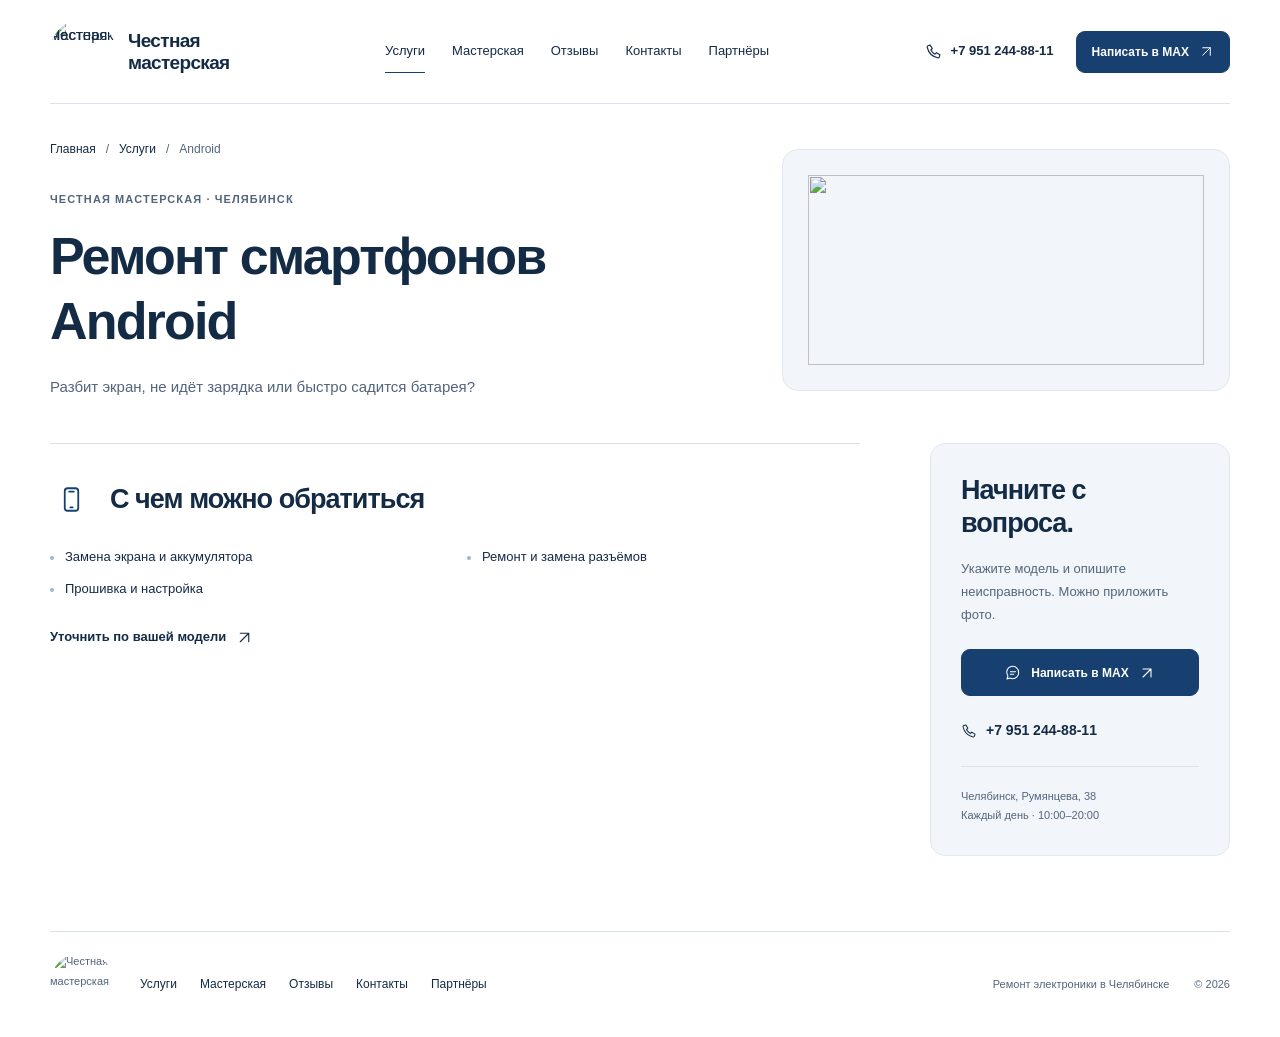
==== android.html @ 6944b307 "Add files via upload" ====
<!doctype html>
<html lang="ru">
<head>
  <meta charset="UTF-8">
  <meta name="viewport" content="width=device-width, initial-scale=1">
  <meta name="theme-color" content="#ffffff">
  <title>Ремонт смартфонов Android — Честная мастерская</title>
  <meta name="description" content="Ремонт смартфонов Android в Челябинске: экраны, аккумуляторы, разъёмы, прошивка и настройка. Честная мастерская, Румянцева, 38. Связь по телефону и в MAX.">
  <meta property="og:title" content="Ремонт смартфонов Android — Честная мастерская">
  <meta property="og:description" content="Ремонт электроники в Челябинске. Румянцева, 38 · ежедневно 10:00–20:00. Позвоните или напишите в MAX.">
  <meta property="og:type" content="website">
  <meta property="og:locale" content="ru_RU">
  <link rel="icon" href="assets/logo.png" type="image/png">
  <link rel="preload" href="assets/fonts/manrope-variable.ttf" as="font" type="font/ttf" crossorigin>
<link rel="stylesheet" href="minimal.css?v=7">
  <script src="app.js" defer></script>
  <script type="application/ld+json">
  {"@context":"https://schema.org","@type":"LocalBusiness","name":"Честная мастерская","description":"Ремонт телефонов, компьютеров и другой электроники","telephone":"+79512448811","email":"masterskaya74@list.ru","address":{"@type":"PostalAddress","streetAddress":"ул. Румянцева, 38","addressLocality":"Челябинск","addressCountry":"RU"},"openingHours":["Mo-Su 10:00-20:00"]}
  </script>
</head>
<body class="inner-page">
<a class="skip-link" href="#main">Перейти к содержимому</a>
  <svg class="icon-library" xmlns="http://www.w3.org/2000/svg" aria-hidden="true">
    <symbol id="i-arrow" viewBox="0 0 24 24"><path d="M5 12h14m-6-6 6 6-6 6"/></symbol>
    <symbol id="i-up-right" viewBox="0 0 24 24"><path d="M6 18 18 6M6 6h12v12"/></symbol>
    <symbol id="i-phone" viewBox="0 0 24 24"><path d="m7.3 3 3 4.8-2.1 2.1a15 15 0 0 0 5.9 5.9l2.1-2.1 4.8 3-.8 3a2 2 0 0 1-2.2 1.2A20 20 0 0 1 3.1 6 2 2 0 0 1 4.3 3.8Z"/></symbol>
    <symbol id="i-chat" viewBox="0 0 24 24"><path d="M20.5 11.5a9 9 0 0 1-9 9 10 10 0 0 1-4-.9L3 21l1.4-4.5a9 9 0 1 1 16.1-5Z"/><path d="M8 10h8m-8 4h5"/></symbol>
    <symbol id="i-clock" viewBox="0 0 24 24"><circle cx="12" cy="12" r="9"/><path d="M12 7v5l3 2"/></symbol>
    <symbol id="i-pin" viewBox="0 0 24 24"><path d="M20 10c0 6-8 11-8 11S4 16 4 10a8 8 0 1 1 16 0Z"/><circle cx="12" cy="10" r="2.5"/></symbol>
    <symbol id="i-mobile" viewBox="0 0 24 24"><rect x="6" y="2" width="12" height="20" rx="2.5"/><path d="M10 5h4m-3 14h2"/></symbol>
    <symbol id="i-laptop" viewBox="0 0 24 24"><path d="M4 16V5a1 1 0 0 1 1-1h14a1 1 0 0 1 1 1v11M2 17h20l-2 3H4Z"/></symbol>
    <symbol id="i-tablet" viewBox="0 0 24 24"><rect x="4" y="2" width="16" height="20" rx="2"/><path d="M11 18h2"/></symbol>
    <symbol id="i-tv" viewBox="0 0 24 24"><rect x="2" y="4" width="20" height="14" rx="2"/><path d="M8 22h8m-4-4v4"/></symbol>
    <symbol id="i-audio" viewBox="0 0 24 24"><rect x="5" y="2" width="14" height="20" rx="2"/><circle cx="12" cy="15" r="4"/><circle cx="12" cy="6" r="1"/></symbol>
    <symbol id="i-tool" viewBox="0 0 24 24"><path d="M14.3 6.3a5 5 0 0 0-6.6 6.6l-5.2 5.2a2 2 0 0 0 3 3l5.2-5.2a5 5 0 0 0 6.6-6.6L14 12l-2-2Z"/><path d="m15 3 6 6m-3-3 3-3"/></symbol>
    <symbol id="i-plus" viewBox="0 0 24 24"><path d="M12 5v14M5 12h14"/></symbol>
    <symbol id="i-close" viewBox="0 0 24 24"><path d="m6 6 12 12M6 18 18 6"/></symbol>
    <symbol id="i-mail" viewBox="0 0 24 24"><rect x="2" y="4" width="20" height="16" rx="2"/><path d="m3 6 9 7 9-7"/></symbol>
    <symbol id="i-spark" viewBox="0 0 40 40"><path d="m20 2 3.7 12.8L36 8l-6.8 12.3L42 24l-13.8 2L35 39l-13-7-3 13-3.4-13.5L3 38l6.2-12L-3 22l13-3L3 7l13 7Z" fill="currentColor" stroke="none" transform="translate(2 -1) scale(.9)"/></symbol>
  </svg>
<header class="site-header shell page-header">
      <a class="brand brand-original" href="index.html" aria-label="Честная мастерская — на главную"><img class="logo-image" src="assets/logo.png" alt="Честная мастерская" width="320" height="320"><span class="brand-name">Честная<br>мастерская</span></a>
      <nav class="site-nav" aria-label="Основная навигация"><button class="menu-toggle" type="button" aria-expanded="false" aria-controls="nav-links" aria-label="Открыть меню"><span></span><span></span></button><div class="nav-links" id="nav-links"><a href="services.html" aria-current="page">Услуги</a><a href="workshop.html">Мастерская</a><a href="reviews.html">Отзывы</a><a href="contacts.html">Контакты</a><a href="partners.html">Партнёры</a></div></nav>
      <div class="header-actions"><a class="header-phone" href="tel:+79512448811" aria-label="Позвонить: +7 951 244-88-11"><svg class="icon" aria-hidden="true"><use href="#i-phone"/></svg><span>+7 951 244-88-11</span></a><a class="button button-primary header-max" href="https://max.ru/join/U9VbQL_vIRLtYc8kHAHTy1KnC3-s3BVJSdOzQISSQKc" target="_blank" rel="noopener noreferrer">Написать в MAX<svg class="icon" aria-hidden="true"><use href="#i-up-right"/></svg></a></div>
    </header>
<main id="main"><section class="category-intro shell"><div><div class="breadcrumbs"><a href="index.html">Главная</a><span>/</span><a href="services.html">Услуги</a><span>/</span>Android</div><p class="eyebrow">Честная мастерская · Челябинск</p><h1>Ремонт смартфонов Android</h1><p class="page-lead">Разбит экран, не идёт зарядка или быстро садится батарея?</p></div><div class="category-art"><img src="assets/device-android.svg" alt="" aria-hidden="true" width="260" height="146"></div></section><div class="category-layout shell"><div><section class="service-detail" id="android" aria-labelledby="title-android"><div class="detail-heading"><span class="service-icon"><svg class="icon" aria-hidden="true"><use href="#i-mobile"/></svg></span><h2 id="title-android">С чем можно обратиться</h2></div><ul><li>Замена экрана и аккумулятора</li><li>Ремонт и замена разъёмов</li><li>Прошивка и настройка</li></ul><a class="text-link detail-link" href="https://max.ru/join/U9VbQL_vIRLtYc8kHAHTy1KnC3-s3BVJSdOzQISSQKc" target="_blank" rel="noopener noreferrer">Уточнить по вашей модели<svg class="icon" aria-hidden="true"><use href="#i-up-right"/></svg></a></section></div><aside class="services-aside"><h2>Начните с вопроса.</h2><p>Укажите модель и опишите неисправность. Можно приложить фото.</p><a class="button button-primary" href="https://max.ru/join/U9VbQL_vIRLtYc8kHAHTy1KnC3-s3BVJSdOzQISSQKc" target="_blank" rel="noopener noreferrer"><svg class="icon" aria-hidden="true"><use href="#i-chat"/></svg>Написать в MAX<svg class="icon" aria-hidden="true"><use href="#i-up-right"/></svg></a><a class="aside-phone" href="tel:+79512448811"><svg class="icon" aria-hidden="true"><use href="#i-phone"/></svg>+7 951 244-88-11</a><div class="aside-address">Челябинск, Румянцева, 38<br>Каждый день · 10:00–20:00</div></aside></div></main>
<footer class="site-footer shell"><a class="footer-brand footer-original" href="index.html" aria-label="Честная мастерская — на главную"><img src="assets/logo.png" alt="Честная мастерская" width="320" height="320"></a><div class="footer-links"><a href="services.html">Услуги</a><a href="workshop.html">Мастерская</a><a href="reviews.html">Отзывы</a><a href="contacts.html">Контакты</a><a href="partners.html">Партнёры</a></div><p>Ремонт электроники в Челябинске</p><span>© 2026</span></footer>
  <div class="mobile-contact-bar" aria-label="Быстрая связь"><a href="tel:+79512448811"><svg class="icon"><use href="#i-phone"/></svg>Позвонить</a><a href="https://max.ru/join/U9VbQL_vIRLtYc8kHAHTy1KnC3-s3BVJSdOzQISSQKc" target="_blank" rel="noopener noreferrer"><svg class="icon"><use href="#i-chat"/></svg>Написать в MAX</a></div>


  <dialog class="photo-dialog" aria-label="Фотографии мастерской"><div class="dialog-toolbar"><span class="photo-counter" aria-live="polite"></span><button class="dialog-close round-control" type="button" aria-label="Закрыть фотографию"><svg class="icon"><use href="#i-close"/></svg></button></div><div class="dialog-image-wrap"><img class="dialog-image" src="assets/graphics-service.webp" alt="Обслуживание видеокарты"><button class="photo-prev round-control" type="button" aria-label="Предыдущая фотография"><svg class="icon"><use href="#i-arrow"/></svg></button><button class="photo-next round-control" type="button" aria-label="Следующая фотография"><svg class="icon"><use href="#i-arrow"/></svg></button></div><p class="dialog-caption" aria-live="polite"></p></dialog>
</body>
</html>
---- minimal.css ----
@font-face {
  font-family: Manrope;
  src: url('assets/fonts/manrope-variable.ttf') format('truetype');
  font-weight: 200 800;
  font-style: normal;
  font-display: swap;
}

:root {
  color-scheme: light;
  --paper: #ffffff;
  --surface: #f2f6fb;
  --hover: #e8eff8;
  --text: #142b45;
  --muted: #53657b;
  --line: #dae3ed;
  --brand: #173f70;
  --font: Manrope, 'Segoe UI', sans-serif;
}

*, *::before, *::after { box-sizing: border-box; }
html { scroll-behavior: smooth; scroll-padding-top: 25px; }
body { margin: 0; background: var(--paper); color: var(--text); font: 15px/1.75 var(--font); -webkit-font-smoothing: antialiased; }
a { color: inherit; text-decoration: none; -webkit-tap-highlight-color: transparent; }
button { font: inherit; color: inherit; cursor: pointer; }
img { display: block; max-width: 100%; }
h1, h2, h3, p { margin: 0; }
h1, h2, h3 { line-height: 1.25; letter-spacing: -.035em; font-weight: 700; }
h1 { font-size: clamp(34px, 4.2vw, 52px); }
h2 { font-size: 32px; }
h3 { font-size: 20px; }
a:focus-visible, button:focus-visible { outline: 3px solid #3372b5; outline-offset: 5px; }
::selection { background: #d5e6f7; color: #142b45; }
.shell, .wide-shell { width: min(1180px, calc(100% - 80px)); margin-inline: auto; }
.section-space { margin-top: 78px; }
.icon { width: 22px; height: 22px; fill: none; stroke: currentColor; stroke-width: 1.6; stroke-linecap: round; stroke-linejoin: round; flex-shrink: 0; }
.icon-library { position: absolute; width: 0; height: 0; overflow: hidden; }
.eyebrow { font-size: 11px; font-weight: 600; letter-spacing: .1em; text-transform: uppercase; color: var(--muted); }
.section-index { margin-bottom: 14px; }
.text-violet { color: inherit; }
.skip-link { position: fixed; top: 12px; left: 12px; z-index: 100; padding: 10px 18px; background: white; color: var(--text); transform: translateY(-160%); }
.skip-link:focus { transform: translateY(0); }

/* White surfaces, navy type and one blue accent throughout the site. */
.site-header { display: flex; align-items: center; justify-content: space-between; gap: 28px; min-height: 118px; border-bottom: 1px solid var(--line); position: relative; }
.brand { flex-shrink: 0; line-height: 0; }
.logo-image { width: 86px; height: 86px; object-fit: contain; border-radius: 50%; }
.nav-links { display: flex; align-items: center; gap: 27px; font-size: 13px; }
.nav-links a { padding-block: 10px; border-bottom: 1px solid transparent; }
.nav-links a:hover, .nav-links a[aria-current=page] { border-color: var(--brand); }
.header-actions { display: flex; align-items: center; gap: 22px; }
.header-phone { display: inline-flex; align-items: center; gap: 9px; font-weight: 600; font-size: 13px; white-space: nowrap; }
.header-phone .icon { width: 17px; height: 17px; }
.menu-toggle { display: none; }
.button, .map-link { display: inline-flex; align-items: center; justify-content: center; gap: 10px; min-height: 47px; padding: 12px 19px; border: 1px solid #7f97af; border-radius: 6px; background: transparent; color: var(--text); font-size: 13px; font-weight: 600; line-height: 1.5; transition: background .15s, border-color .15s; }
.button:hover, .map-link:hover { background: var(--hover); border-color: var(--brand); }
.button .icon { width: 18px; height: 18px; }
.header-max { min-height: 42px; padding: 10px 15px; font-size: 12px; white-space: nowrap; }
.header-max .icon { width: 15px; height: 15px; }
.text-link { display: inline-flex; align-items: center; gap: 10px; font-size: 13px; font-weight: 600; }
.text-link .icon { width: 17px; height: 17px; }
.text-link:hover { text-decoration: underline; text-underline-offset: 5px; }

/* The first screen is the workshop banner's repair selector. */
.repair-directory { padding-block: 38px 0; }
.directory-heading { display: flex; align-items: center; justify-content: space-between; gap: 30px; margin-bottom: 28px; }
.directory-heading .eyebrow { margin-bottom: 12px; }
.directory-heading h1 { font-size: 40px; }
.directory-heading > div > p:last-child { color: var(--muted); margin-top: 10px; font-size: 14px; }
.directory-location { display: flex; align-items: center; gap: 10px; font-size: 13px; line-height: 1.7; flex-shrink: 0; }
.directory-location small { display: block; font-size: 11px; color: var(--muted); }
.directory-location > .icon { width: 19px; height: 19px; }
.directory-location > .icon:last-child { width: 14px; height: 14px; margin-left: 7px; }
.device-grid { display: grid; grid-template-columns: repeat(4, minmax(0, 1fr)); gap: 14px; }
.device-choice { position: relative; display: block; padding: 25px 22px 23px; border: 1px solid var(--line); border-radius: 8px; background: var(--surface); min-width: 0; transition: background .15s, border-color .15s; }
.device-choice:hover { background: var(--hover); border-color: #8ea7bf; }
.device-choice > img { width: 100%; height: 116px; object-fit: contain; margin-bottom: 19px; }
.device-label { display: block; color: var(--muted); font-size: 10px; margin-bottom: 5px; text-transform: uppercase; letter-spacing: .08em; }
.device-choice h2 { font-size: 20px; line-height: 1.4; letter-spacing: -.025em; }
.device-corner { position: absolute; top: 13px; right: 13px; color: var(--brand); }
.device-corner .icon { width: 15px; height: 15px; }
.extra-repairs { display: grid; grid-template-columns: repeat(3, minmax(0, 1fr)); gap: 10px; margin-top: 14px; }
.extra-repairs > a { display: flex; align-items: center; gap: 9px; min-height: 75px; padding: 13px; border: 1px solid var(--line); border-radius: 6px; font-size: 11px; line-height: 1.7; transition: background .15s, border-color .15s; }
.extra-repairs > a:hover { background: var(--hover); border-color: #8ea7bf; }
.extra-repairs > a > .icon { width: 19px; height: 19px; color: var(--brand); }
.extra-repairs > a > .icon:last-child { display: none; }
.directory-bottom { display: flex; align-items: center; justify-content: space-between; gap: 25px; margin-top: 19px; color: var(--muted); font-size: 11px; }
.directory-bottom > a { display: flex; align-items: center; gap: 12px; color: var(--brand); font-size: 12px; white-space: nowrap; }
.directory-bottom .icon { width: 17px; height: 17px; }
.directory-about { display: grid; grid-template-columns: 1fr 1fr; gap: 60px; align-items: center; padding-top: 48px; margin-top: 42px; border-top: 1px solid var(--line); }
.directory-master { display: block; height: 350px; position: relative; overflow: hidden; border-radius: 8px; }
.directory-master img { width: 100%; height: 100%; object-fit: cover; object-position: 35% 38%; }
.directory-master > span, .about-photo > span { position: absolute; left: 18px; bottom: 18px; display: flex; align-items: center; gap: 12px; padding: 9px 13px; background: #0c1a2ee6; border-radius: 4px; color: white; font-size: 11px; }
.directory-master > span .icon, .about-photo > span .icon { width: 15px; height: 15px; }
.directory-about-copy .eyebrow { margin-bottom: 16px; }
.directory-about-copy h2 { font-size: 32px; }
.directory-about-copy > p:not(.eyebrow) { color: var(--muted); font-size: 14px; max-width: 430px; margin-top: 18px; }
.directory-contact-actions { display: flex; gap: 12px; flex-wrap: wrap; margin-top: 25px; }

/* Inner pages keep the same background and plain section dividers. */
.breadcrumbs { display: flex; align-items: center; flex-wrap: wrap; gap: 10px; color: var(--muted); font-size: 12px; margin-bottom: 30px; }
.breadcrumbs > span { color: var(--muted); }
.breadcrumbs a { color: var(--text); }
.breadcrumbs a:hover { text-decoration: underline; }
.page-intro { padding-top: 35px; }
.page-intro > .eyebrow, .about-intro .eyebrow, .category-intro .eyebrow { margin-bottom: 15px; }
.page-lead { color: var(--muted); font-size: 15px; max-width: 640px; margin-top: 20px; }
.service-quicknav { display: flex; flex-wrap: wrap; gap: 9px; margin-top: 30px; }
.service-quicknav a { padding: 9px 14px; border: 1px solid var(--line); border-radius: 5px; font-size: 12px; }
.service-quicknav a:hover { background: var(--hover); }
.services-layout, .category-layout { display: grid; grid-template-columns: minmax(0, 1fr) 300px; align-items: start; gap: 70px; margin-top: 42px; }
.service-details, .category-layout > div { min-width: 0; }
.service-detail { padding: 32px 0; border-top: 1px solid var(--line); scroll-margin-top: 25px; }
.detail-heading { display: flex; align-items: center; gap: 17px; margin-bottom: 20px; }
.service-icon { width: 43px; height: 48px; display: grid; place-items: center; flex-shrink: 0; color: var(--brand); }
.service-icon .icon { width: 27px; height: 27px; }
.detail-label { color: var(--muted); font-size: 11px; margin-bottom: 5px; }
.service-detail h2 { font-size: 27px; }
.service-detail > p { color: var(--muted); font-size: 14px; max-width: 650px; }
.service-detail ul { display: grid; grid-template-columns: 1fr 1fr; gap: 10px 24px; padding: 0; list-style: none; margin: 22px 0; font-size: 13px; }
.service-detail li { position: relative; padding-left: 15px; }
.service-detail li::before { content: ''; position: absolute; top: 10px; left: 0; width: 4px; height: 4px; background: #9fb7ce; border-radius: 50%; }
.detail-link { font-size: 13px; }
.services-aside { position: sticky; top: 25px; padding: 25px; border: 1px solid var(--line); border-radius: 8px; }
.services-aside > .eyebrow { font-size: 10px; margin-bottom: 17px; }
.services-aside h2 { font-size: 27px; }
.services-aside > p:not(.eyebrow) { font-size: 13px; color: var(--muted); margin-top: 17px; }
.services-aside .button { width: 100%; font-size: 12px; padding-inline: 12px; margin-top: 23px; }
.services-aside .button .icon { width: 16px; height: 16px; }
.aside-phone { display: flex; align-items: center; gap: 9px; font-size: 14px; font-weight: 600; margin-top: 22px; white-space: nowrap; }
.aside-phone .icon { width: 16px; height: 16px; }
.aside-address { color: var(--muted); font-size: 11px; border-top: 1px solid var(--line); padding-top: 20px; margin-top: 23px; }
.category-intro { display: grid; grid-template-columns: 1.5fr 1fr; gap: 60px; align-items: center; margin-top: 35px; }
.category-art { border: 1px solid var(--line); background: var(--surface); border-radius: 8px; padding: 25px; }
.category-art img { width: 100%; height: 190px; object-fit: contain; }
.about-intro { display: grid; grid-template-columns: 1fr 1fr; gap: 65px; align-items: center; margin-top: 35px; }
.about-description { color: var(--muted); font-size: 14px; margin-top: 17px; max-width: 490px; }
.about-intro .button { margin-top: 25px; }
.about-photo { display: block; position: relative; height: 480px; border-radius: 8px; overflow: hidden; }
.about-photo > img { width: 100%; height: 100%; object-fit: cover; object-position: 40% 45%; }

/* Real workshop photographs bring colour to the restrained interface. */
.work-inner { padding-block: 0; }
.section-heading { display: flex; align-items: flex-end; justify-content: space-between; gap: 40px; margin-bottom: 30px; }
.section-intro, .work-intro p { font-size: 13px; color: var(--muted); max-width: 380px; }
.work-spark, .review-spark, .visit-spark, .quote-mark, .hours-dot { display: none; }
.work-gallery { display: grid; grid-template-columns: repeat(3, minmax(0, 1fr)); gap: 17px; }
.gallery-photo { display: block; height: 350px; position: relative; overflow: hidden; border-radius: 8px; background: var(--surface); }
.gallery-photo > img { width: 100%; height: 100%; object-fit: cover; }
.gallery-photo-one > img { object-position: center 32%; }
.gallery-photo-two > img { object-position: center 48%; }
.gallery-photo-three > img { object-position: center 44%; }
.gallery-caption { position: absolute; left: 0; right: 0; bottom: 0; padding: 15px 17px; display: flex; align-items: center; justify-content: space-between; gap: 10px; font-size: 13px; font-weight: 600; line-height: 1.5; background: #ffffff; color: var(--text); }
.gallery-caption small { display: none; }
.photo-expand { display: grid; place-items: center; flex-shrink: 0; width: 25px; height: 25px; }
.photo-expand .icon { width: 18px; height: 18px; }
.work-gallery-four { grid-template-columns: 1fr 1fr; }
.work-gallery-four .gallery-photo { height: 370px; }
.work-gallery-four .gallery-photo-team > img { object-position: center 26%; }
.work-footer { display: flex; align-items: center; justify-content: space-between; flex-wrap: wrap; gap: 15px; padding-top: 22px; }
.work-footer > p { color: var(--muted); font-size: 11px; }
.status-dot { display: none; }
.how-section { margin-top: 78px; }
.steps { display: grid; grid-template-columns: repeat(3, minmax(0, 1fr)); gap: 38px; margin: 0; padding: 0; list-style: none; }
.step-number { display: flex; align-items: center; justify-content: space-between; border-top: 1px solid var(--line); padding-top: 18px; margin-bottom: 20px; font-size: 13px; color: var(--muted); }
.step-number .icon { width: 18px; height: 18px; }
.steps h3 { margin-bottom: 12px; }
.steps p { font-size: 13px; color: var(--muted); }
.review-section { border-top: 1px solid var(--line); border-bottom: 1px solid var(--line); }
.review-inner { display: grid; grid-template-columns: .6fr 1.4fr; gap: 45px; padding-block: 40px; }
.review-label .section-index { font-size: 11px; }
blockquote { margin: 0; font-size: 25px; line-height: 1.65; font-weight: 500; letter-spacing: -.025em; }
.review-credit { display: flex; align-items: center; gap: 12px; margin-top: 22px; }
.review-avatar { display: grid; place-items: center; width: 34px; height: 34px; border: 1px solid var(--line); border-radius: 50%; }
.review-avatar .icon { width: 16px; height: 16px; }
.review-credit p { font-size: 12px; }
.review-credit div > span { font-size: 11px; color: var(--muted); }

.contacts { display: grid; grid-template-columns: 1.15fr .85fr; align-items: center; gap: 90px; }
.contact-copy h2, .contact-page .contact-copy h1 { font-size: 36px; margin-bottom: 20px; }
.contact-copy > p:not(.eyebrow) { font-size: 14px; color: var(--muted); }
.contact-phone { display: inline-flex; align-items: center; gap: 20px; font-size: 29px; font-weight: 600; letter-spacing: -.03em; margin-top: 25px; }
.contact-phone .icon { width: 20px; height: 20px; }
.secondary-phone { display: block; font-size: 13px; margin-top: 7px; }
.secondary-phone > span { color: var(--muted); }
.contact-max { margin-top: 25px; }
.visit-card { padding: 26px; border: 1px solid var(--line); border-radius: 8px; }
.visit-top { display: flex; align-items: center; gap: 11px; margin-bottom: 17px; }
.visit-icon { line-height: 0; color: var(--brand); }
.visit-icon .icon { width: 21px; height: 21px; }
.visit-top .eyebrow { font-size: 10px; }
.visit-card h3 { font-size: 28px; margin-bottom: 9px; }
.visit-card > p { font-size: 13px; color: var(--muted); }
.map-link { display: flex; justify-content: space-between; font-size: 12px; margin-top: 22px; }
.map-link .icon { width: 17px; height: 17px; }
.visit-hours { display: flex; align-items: center; gap: 12px; padding-top: 22px; margin-top: 24px; border-top: 1px solid var(--line); }
.visit-hours > .icon { width: 21px; height: 21px; color: var(--brand); }
.visit-hours > div > span { font-size: 11px; color: var(--muted); }
.visit-hours strong { display: block; font-size: 21px; line-height: 1.4; font-weight: 600; margin-top: 3px; }
.visit-email { display: flex; align-items: center; gap: 9px; margin-top: 22px; font-size: 12px; }
.visit-email .icon { width: 16px; height: 16px; }
.contact-breadcrumbs { margin-top: 35px; }
.contact-help { display: flex; align-items: center; justify-content: space-between; gap: 35px; border-top: 1px solid var(--line); padding-top: 30px; margin-top: 65px; }
.contact-help .eyebrow { margin-bottom: 12px; }
.contact-help h2 { font-size: 26px; }
.contact-help p { color: var(--muted); font-size: 14px; max-width: 570px; margin-top: 14px; }
.contact-help .button { flex-shrink: 0; }
.site-footer { display: flex; align-items: center; gap: 25px; border-top: 1px solid var(--line); padding-block: 20px; margin-top: 75px; font-size: 11px; color: var(--muted); }
.footer-brand img { width: 65px; height: 65px; border-radius: 50%; }
.footer-links { display: flex; flex-wrap: wrap; gap: 23px; color: var(--text); font-size: 12px; }
.site-footer > p { margin-left: auto; }
.mobile-contact-bar { display: none; }

.photo-dialog { position: fixed; inset: 0; width: min(1000px, 94vw); max-height: 94svh; overflow: auto; padding: 12px 16px 15px; border: 1px solid var(--line); border-radius: 8px; background: var(--paper); color: var(--text); }
.photo-dialog::backdrop { background: #030c19eb; }
.dialog-toolbar { display: flex; align-items: center; justify-content: space-between; height: 42px; margin-bottom: 8px; }
.photo-counter { font-size: 12px; color: var(--muted); }
.round-control { display: grid; place-items: center; width: 38px; height: 38px; border: 1px solid #9bb0c4; background: #0c1a2ee6; border-radius: 50%; color: white; }
.round-control:hover { background: var(--hover); }
.round-control .icon { width: 19px; height: 19px; }
.dialog-image-wrap { position: relative; }
.dialog-image { max-height: 73svh; object-fit: contain; width: 100%; margin: auto; border-radius: 4px; }
.photo-prev, .photo-next { position: absolute; top: 50%; transform: translateY(-50%); }
.photo-prev { left: 12px; }
.photo-next { right: 12px; }
.photo-prev .icon { transform: rotate(180deg); }
.dialog-caption { text-align: center; font-size: 13px; margin-top: 13px; color: var(--muted); }
.dialog-open { overflow: hidden; }

@media (max-width: 1100px) {
  .shell, .wide-shell { width: calc(100% - 56px); }
  .site-header { gap: 20px; }
  .header-actions { gap: 16px; }
  .nav-links { gap: 20px; font-size: 12px; }
  .header-phone { font-size: 12px; }
  .header-max { font-size: 11px; padding-inline: 12px; }
  .device-choice { padding-inline: 17px; }
  .device-choice h2 { font-size: 18px; }
  .extra-repairs > a { font-size: 10px; padding-inline: 10px; }
  .directory-about { gap: 38px; }
  .services-layout, .category-layout { gap: 40px; grid-template-columns: minmax(0, 1fr) 280px; }
  .contacts { gap: 50px; }
  .contact-phone { font-size: 27px; }
  .category-intro { gap: 35px; }
  .about-intro { gap: 40px; }
}

@media (max-width: 960px) {
  .header-max { display: none; }
  .site-header { min-height: 102px; }
  .logo-image { width: 76px; height: 76px; }
  .directory-heading h1 { font-size: 34px; }
  .directory-heading > div > p:last-child { font-size: 12px; }
  .directory-location { font-size: 12px; }
  .directory-location small { font-size: 10px; }
  .device-choice { padding: 23px 14px 20px; }
  .device-choice > img { height: 94px; }
  .device-choice h2 { font-size: 16px; }
  .extra-repairs { grid-template-columns: repeat(3, minmax(0, 1fr)); }
  .extra-repairs > a { font-size: 11px; min-height: 68px; padding-inline: 13px; }
  .directory-about { gap: 30px; }
  .directory-about-copy h2 { font-size: 28px; }
  .directory-about-copy > p:not(.eyebrow) { font-size: 13px; }
  .directory-contact-actions { gap: 9px; }
  .directory-contact-actions .button { font-size: 11px; padding-inline: 13px; }
  .services-layout, .category-layout { gap: 28px; grid-template-columns: minmax(0, 1fr) 250px; }
  .services-aside { padding: 22px 18px; }
  .services-aside h2 { font-size: 24px; }
  .services-aside .button { font-size: 11px; gap: 7px; }
  .aside-phone { font-size: 12px; gap: 7px; }
  .service-detail ul { grid-template-columns: 1fr; }
  .service-detail h2 { font-size: 25px; }
  .gallery-photo { height: 310px; }
  .gallery-caption { font-size: 11px; padding-inline: 13px; }
  .contacts { gap: 30px; }
  .contact-copy h2, .contact-page .contact-copy h1 { font-size: 31px; }
  .contact-phone { font-size: 24px; gap: 12px; }
  .visit-card { padding: 22px; }
  .visit-card h3 { font-size: 25px; }
  .visit-email { font-size: 11px; }
  .site-footer > p { display: none; }
  .site-footer > span { margin-left: auto; }
  .review-inner { grid-template-columns: .5fr 1.5fr; gap: 30px; }
  blockquote { font-size: 22px; }
}

@media (max-width: 760px) {
  .shell, .wide-shell { width: calc(100% - 36px); }
  body { padding-bottom: 80px; }
  h1 { font-size: 35px; }
  h2 { font-size: 29px; }
  .section-space { margin-top: 54px; }
  .site-header { min-height: 96px; padding-block: 10px; flex-wrap: wrap; gap: 0; }
  .logo-image { width: 72px; height: 72px; }
  .header-actions { margin-left: auto; order: 2; }
  .header-phone { font-size: 12px; }
  .header-phone .icon { width: 16px; height: 16px; }
  .site-nav { width: 100%; order: 3; margin-top: 10px; }
  .nav-links { justify-content: space-between; gap: 12px; font-size: 12px; }
  html.js .site-nav { width: auto; order: 1; margin-left: auto; margin-top: 0; }
  html.js .header-actions { margin-left: 12px; }
  html.js .header-phone { display: grid; place-items: center; border: 1px solid var(--line); width: 39px; height: 39px; border-radius: 5px; }
  html.js .header-phone span { display: none; }
  html.js .menu-toggle { display: flex; flex-direction: column; align-items: center; justify-content: center; gap: 5px; width: 39px; height: 39px; border: 1px solid var(--line); border-radius: 5px; background: transparent; }
  html.js .menu-toggle > span { width: 15px; height: 1.5px; background: var(--text); }
  html.js .menu-toggle[aria-expanded=true] > span:first-child { transform: translateY(3.25px) rotate(45deg); }
  html.js .menu-toggle[aria-expanded=true] > span:last-child { transform: translateY(-3.25px) rotate(-45deg); }
  html.js .nav-links { display: none; position: absolute; top: 100%; left: 0; right: 0; z-index: 10; padding: 13px 19px; background: var(--paper); border: 1px solid var(--line); border-radius: 0 0 6px 6px; }
  html.js .nav-links.is-open { display: grid; gap: 0; }
  html.js .nav-links a { padding-block: 14px; border: 0; font-size: 14px; }
  .repair-directory { padding-top: 27px; }
  .directory-heading { display: block; margin-bottom: 22px; }
  .directory-heading .eyebrow { font-size: 9px; letter-spacing: .07em; margin-bottom: 12px; }
  .directory-heading h1 { font-size: 30px; }
  .directory-heading > div > p:last-child { font-size: 12px; margin-top: 8px; }
  .directory-location { margin-top: 15px; font-size: 12px; gap: 7px; }
  .directory-location small { display: inline; font-size: 10px; margin-left: 11px; }
  .directory-location > .icon { width: 16px; height: 16px; }
  .directory-location > .icon:last-child { display: none; }
  .device-grid { grid-template-columns: 1fr 1fr; gap: 10px; }
  .device-choice { padding: 19px 15px 18px; border-radius: 6px; min-height: 183px; }
  .device-choice > img { height: 81px; margin-bottom: 13px; }
  .device-label { font-size: 9px; margin-bottom: 4px; }
  .device-choice h2 { font-size: 17px; }
  .device-corner { top: 10px; right: 10px; }
  .device-corner .icon { width: 13px; height: 13px; }
  .extra-repairs { grid-template-columns: 1fr 1fr; gap: 8px; margin-top: 10px; }
  .extra-repairs > a { min-height: 71px; font-size: 10px; padding: 12px 10px; gap: 9px; }
  .extra-repairs > a > .icon { width: 17px; height: 17px; }
  .extra-repairs > a:last-child { grid-column: 1 / -1; min-height: 49px; }
  .extra-repairs > a:last-child br { display: none; }
  .directory-bottom { display: block; font-size: 10px; margin-top: 17px; }
  .directory-bottom > a { margin-top: 12px; width: fit-content; font-size: 12px; }
  .directory-about { display: flex; flex-direction: column-reverse; gap: 25px; align-items: stretch; padding-top: 30px; margin-top: 32px; }
  .directory-about-copy .eyebrow { font-size: 10px; margin-bottom: 13px; }
  .directory-about-copy h2 { font-size: 29px; }
  .directory-about-copy > p:not(.eyebrow) { font-size: 13px; max-width: 100%; margin-top: 15px; }
  .directory-contact-actions { flex-wrap: nowrap; margin-top: 22px; gap: 10px; }
  .directory-contact-actions .button { flex: 1; font-size: 11px; padding-inline: 10px; white-space: nowrap; }
  .directory-contact-actions .button .icon { width: 16px; height: 16px; }
  .directory-master { height: 320px; border-radius: 6px; }
  .directory-master > span { font-size: 10px; }
  .breadcrumbs { font-size: 11px; margin-bottom: 24px; }
  .page-intro { padding-top: 25px; }
  .page-lead { font-size: 14px; margin-top: 17px; }
  .desktop-break { display: none; }
  .service-quicknav { gap: 8px; margin-top: 24px; }
  .service-quicknav a { font-size: 11px; padding: 8px 12px; }
  .services-layout, .category-layout { display: flex; flex-direction: column; gap: 26px; margin-top: 29px; }
  .services-layout > *, .category-layout > * { width: 100%; }
  .service-detail { padding-block: 27px; }
  .detail-heading { gap: 12px; margin-bottom: 16px; }
  .service-icon { width: 33px; height: 43px; }
  .service-icon .icon { width: 25px; height: 25px; }
  .service-detail h2 { font-size: 23px; }
  .service-detail > p { font-size: 13px; }
  .service-detail ul { font-size: 12px; gap: 9px; margin-block: 20px; }
  .detail-link { font-size: 12px; }
  .services-aside { position: static; padding: 25px; }
  .services-aside h2 { font-size: 27px; }
  .services-aside .button { font-size: 13px; }
  .aside-phone { font-size: 15px; }
  .category-intro { display: flex; flex-direction: column; align-items: stretch; gap: 24px; margin-top: 25px; }
  .category-art { padding: 20px; border-radius: 6px; }
  .category-art img { height: 135px; }
  .about-intro { display: flex; flex-direction: column; align-items: stretch; gap: 28px; margin-top: 25px; }
  .about-description { font-size: 13px; }
  .about-photo { height: 420px; border-radius: 6px; }
  .about-photo > img { object-position: 36% 39%; }
  .section-heading { display: block; margin-bottom: 24px; }
  .section-index { font-size: 10px; margin-bottom: 13px; }
  .work-intro { margin-top: 15px; }
  .work-intro p { font-size: 12px; }
  .work-intro br { display: none; }
  .work-gallery { grid-template-columns: 1fr 1fr; gap: 10px; }
  .gallery-photo { height: 230px; border-radius: 6px; }
  .gallery-photo-one { grid-column: 1 / -1; height: 300px; }
  .gallery-caption { font-size: 11px; padding: 12px 11px; }
  .gallery-photo-one .gallery-caption { font-size: 13px; padding-inline: 16px; }
  .photo-expand { display: none; }
  .work-gallery-four .gallery-photo { grid-column: auto; height: 260px; }
  .work-gallery-four .gallery-photo-one .gallery-caption { font-size: 11px; padding-inline: 11px; }
  .work-footer { gap: 12px; }
  .work-footer .text-link { font-size: 11px; }
  .work-footer > p { width: 100%; font-size: 10px; order: 3; }
  .how-section { margin-top: 54px; }
  .steps { grid-template-columns: 1fr; gap: 25px; }
  .step-number { margin-bottom: 14px; }
  .steps h3 { font-size: 20px; }
  .steps p { font-size: 13px; }
  .review-inner { display: block; padding-block: 28px; }
  .review-label .section-index { font-size: 10px; margin-bottom: 20px; }
  blockquote { font-size: 22px; line-height: 1.65; }
  .review-credit div > span { font-size: 10px; }
  .contacts { grid-template-columns: 1fr; gap: 28px; }
  .contact-copy h2, .contact-page .contact-copy h1 { font-size: 31px; margin-bottom: 16px; }
  .contact-copy > p:not(.eyebrow) { font-size: 13px; }
  .contact-phone { font-size: 26px; gap: 15px; }
  .secondary-phone { font-size: 12px; }
  .contact-max { margin-top: 23px; }
  .visit-card { padding: 25px; border-radius: 6px; }
  .visit-card h3 { font-size: 28px; }
  .visit-email { font-size: 12px; }
  .contact-breadcrumbs { margin-top: 25px; }
  .contact-help { display: block; margin-top: 40px; padding-top: 27px; }
  .contact-help h2 { font-size: 25px; }
  .contact-help p { font-size: 13px; }
  .contact-help .button { margin-top: 23px; }
  .site-footer { flex-wrap: wrap; gap: 18px; padding-block: 20px; margin-top: 48px; }
  .footer-brand img { width: 58px; height: 58px; }
  .footer-links { margin-left: auto; gap: 15px; font-size: 10px; }
  .site-footer > span { width: 100%; font-size: 10px; margin: 0; }
  .mobile-contact-bar { position: fixed; left: 0; right: 0; bottom: 0; z-index: 20; display: grid; grid-template-columns: 1fr 1fr; gap: 10px; padding: 11px 18px calc(11px + env(safe-area-inset-bottom)); background: var(--paper); border-top: 1px solid var(--line); }
  .mobile-contact-bar a { display: flex; align-items: center; justify-content: center; gap: 9px; min-height: 45px; border: 1px solid #7f97af; border-radius: 5px; background: var(--surface); font-size: 11px; font-weight: 600; }
  .mobile-contact-bar .icon { width: 17px; height: 17px; }
  .photo-dialog { width: calc(100vw - 20px); padding: 9px 10px 13px; }
  .dialog-image { max-height: 69svh; }
  .dialog-caption { font-size: 11px; }
  .round-control { width: 35px; height: 35px; }
  .photo-prev { left: 8px; }
  .photo-next { right: 8px; }
}

@media (max-width: 380px) {
  .directory-heading h1 { font-size: 28px; }
  .directory-heading > div > p:last-child { font-size: 11px; }
  .directory-location { font-size: 11px; }
  .directory-location small { font-size: 9px; margin-left: 8px; }
  .device-choice { padding-inline: 12px; min-height: 178px; }
  .device-choice h2 { font-size: 15px; }
  .extra-repairs > a { font-size: 9px; gap: 7px; }
  .contact-phone { font-size: 24px; }
  .footer-links { font-size: 9px; gap: 12px; }
  .visit-email { font-size: 11px; }
}

/* Service information: one clear next step, real evidence and short answers. */
.site-header .brand { display: flex; align-items: center; gap: 12px; }
.site-header .logo-image { width: 66px; height: 66px; }
.brand-name { font-size: 19px; font-weight: 750; line-height: 1.13; letter-spacing: -.035em; }
.button-primary { background: var(--brand); border-color: var(--brand); color: #ffffff; }
.button-primary:hover { background: #102e53; border-color: #102e53; }
.device-choice { display: flex; flex-direction: column; }
.device-choice > img { flex-shrink: 0; }
.device-choice h2 { min-height: 56px; }
.device-hint { margin-top: 9px; font-size: 12px; line-height: 1.65; color: var(--muted); }
.consult-line { display: flex; align-items: center; justify-content: space-between; gap: 30px; padding: 23px 25px; margin-top: 25px; border: 1px solid var(--line); border-radius: 8px; }
.consult-line h2 { font-size: 20px; letter-spacing: -.025em; }
.consult-line p { font-size: 12px; color: var(--muted); margin-top: 8px; }
.consult-line > .button { flex-shrink: 0; }
.workshop-facts { display: grid; gap: 12px; list-style: none; padding: 0; margin: 23px 0 0; font-size: 12px; }
.workshop-facts li { display: flex; align-items: flex-start; gap: 10px; }
.workshop-facts .icon { width: 18px; height: 18px; margin-top: 2px; color: var(--brand); }
.directory-master > span { right: 18px; width: fit-content; max-width: calc(100% - 36px); line-height: 1.6; }
.faq-section { display: grid; grid-template-columns: .85fr 1.15fr; gap: 85px; align-items: start; }
.faq-intro > p:not(.eyebrow) { font-size: 14px; color: var(--muted); margin-top: 18px; max-width: 330px; }
.faq-intro > .text-link { font-size: 12px; margin-top: 22px; }
.faq-list { border-top: 1px solid var(--line); min-width: 0; }
.faq-item { border-bottom: 1px solid var(--line); }
.faq-item summary { display: flex; justify-content: space-between; align-items: center; gap: 20px; min-height: 67px; padding-block: 20px; font-size: 14px; line-height: 1.7; font-weight: 600; cursor: pointer; list-style: none; }
.faq-item summary::-webkit-details-marker { display: none; }
.faq-item summary > span { display: grid; place-items: center; flex-shrink: 0; width: 23px; height: 23px; font-size: 22px; font-weight: 300; color: var(--brand); }
.faq-item[open] summary > span { transform: rotate(45deg); }
.faq-item summary:focus-visible { outline: 3px solid #3372b5; outline-offset: 4px; }
.faq-item > p { font-size: 13px; color: var(--muted); line-height: 1.85; padding: 0 30px 22px 0; }
.visit-card h2 { font-size: 28px; margin-bottom: 9px; }
.storefront-photo { width: 100%; height: 440px; object-fit: cover; object-position: center 58%; border-radius: 8px; }
.entrance-caption { display: flex; align-items: center; justify-content: space-between; gap: 25px; padding-top: 17px; color: var(--muted); font-size: 12px; }
.entrance-caption .text-link { color: var(--text); font-size: 12px; }
.mobile-contact-bar a:last-child { background: var(--brand); border-color: var(--brand); color: #ffffff; }

@media (max-width: 1100px) {
  .site-header { gap: 20px; }
  .site-header .brand { gap: 10px; }
  .brand-name { font-size: 17px; }
  .site-header .nav-links { gap: 17px; }
  .header-actions { gap: 16px; }
  .device-hint { font-size: 11px; }
  .consult-line { gap: 22px; padding: 22px; }
  .consult-line h2 { font-size: 18px; }
  .faq-section { gap: 45px; }
}

@media (max-width: 960px) {
  .site-header .logo-image { width: 58px; height: 58px; }
  .site-header .nav-links { font-size: 11px; gap: 15px; }
  .site-header .header-phone { font-size: 11px; }
  .brand-name { font-size: 16px; }
  .device-choice h2 { min-height: 45px; }
  .device-hint { font-size: 10px; }
  .consult-line p { max-width: 360px; }
  .consult-line > .button { font-size: 12px; padding-inline: 14px; }
  .workshop-facts { font-size: 11px; gap: 10px; }
  .directory-contact-actions .button { font-size: 10px; gap: 8px; }
  .faq-section { gap: 30px; }
  .faq-item summary { font-size: 13px; }
  .visit-card h2 { font-size: 25px; }
}

@media (max-width: 760px) {
  .site-header .brand { gap: 9px; }
  .site-header .logo-image { width: 52px; height: 52px; }
  .brand-name { font-size: 16px; }
  .site-header { min-height: 87px; }
  .site-header .nav-links { font-size: 12px; gap: 12px; }
  html.js .site-header .nav-links { gap: 0; }
  .directory-heading .eyebrow { font-size: 8px; }
  .directory-heading > div > p:last-child { font-size: 11px; max-width: 290px; }
  .directory-location small { font-size: 11px; margin-left: 8px; }
  .device-choice { min-height: 215px; padding-top: 18px; padding-bottom: 16px; }
  .device-choice > img { height: 74px; margin-bottom: 12px; }
  .device-choice h2 { min-height: 42px; font-size: 16px; }
  .device-hint { font-size: 10px; margin-top: 7px; }
  .consult-line { display: block; padding: 20px; margin-top: 22px; }
  .consult-line h2 { font-size: 19px; }
  .consult-line p { font-size: 12px; margin-top: 10px; }
  .consult-line > .button { margin-top: 18px; width: 100%; font-size: 12px; }
  .directory-about-copy h2 { font-size: 29px; }
  .workshop-facts { font-size: 11px; margin-top: 20px; gap: 11px; }
  .directory-master > span { font-size: 10px; padding: 9px 11px; }
  .directory-contact-actions .button { font-size: 10px; padding-inline: 10px; gap: 7px; }
  .faq-section { display: block; }
  .faq-intro > p:not(.eyebrow) { font-size: 13px; max-width: none; margin-top: 15px; }
  .faq-intro > .text-link { font-size: 12px; margin-top: 18px; }
  .faq-list { margin-top: 26px; }
  .faq-item summary { font-size: 13px; padding-block: 17px; min-height: 62px; gap: 14px; }
  .faq-item > p { font-size: 12px; padding-right: 12px; padding-bottom: 20px; }
  .visit-card h2 { font-size: 28px; }
  .storefront-photo { height: auto; border-radius: 6px; }
  .entrance-caption { display: block; font-size: 11px; padding-top: 15px; }
  .entrance-caption .text-link { font-size: 11px; margin-top: 12px; }
}

@media (max-width: 380px) {
  .brand-name { font-size: 15px; }
  .site-header .logo-image { width: 48px; height: 48px; }
  .device-choice h2 { font-size: 15px; }
  .device-hint { font-size: 9px; }
  .directory-contact-actions .button { font-size: 9px; }
}

/* Light presentation: white space between the repair selector and real photos. */
.site-header { min-height: 104px; }
.button, .map-link { border-radius: 9px; }
.repair-directory { background: var(--surface); border-radius: 22px; padding: 32px; margin-top: 22px; }
.directory-heading h1 { font-size: clamp(32px, 3.6vw, 46px); letter-spacing: -.045em; }
.directory-location { padding: 11px 16px; border: 1px solid var(--line); border-radius: 11px; background: white; }
.directory-location > .icon { color: var(--brand); }
.device-grid { gap: 13px; }
.device-choice { background: white; border-color: #e1e8f0; border-radius: 13px; padding-top: 26px; box-shadow: 0 5px 18px #142b4504; transition: background .18s, border-color .18s, transform .18s, box-shadow .18s; }
.device-choice:hover { background: white; border-color: #9ab5d2; transform: translateY(-4px); box-shadow: 0 10px 25px #142b450c; }
.device-choice > img { height: 122px; }
.device-corner { display: grid; place-items: center; width: 26px; height: 26px; border-radius: 50%; background: #edf3fa; }
.extra-repairs > a { background: white; border-color: #e1e8f0; border-radius: 9px; }
.consult-line { background: var(--brand); border: 0; color: white; padding: 25px 28px; border-radius: 13px; margin-top: 24px; }
.consult-line p { color: #e2ebf6; }
.consult-line .button-primary { background: white; color: #173f70; border-color: white; }
.consult-line .button-primary:hover { background: #e5eef8; border-color: #e5eef8; }
.consult-line .button:focus-visible { outline-color: #ffffff; }
.directory-about { padding-top: 0; margin-top: 72px; border: 0; gap: 68px; }
.directory-master { height: 470px; border-radius: 17px; }
.directory-master img { object-position: 35% 39%; }
.directory-master > span, .about-photo > span { left: 16px; bottom: 16px; right: 16px; max-width: none; background: white; color: var(--text); border-radius: 9px; padding: 13px 16px; justify-content: space-between; }
.directory-about-copy h2 { font-size: 41px; line-height: 1.2; letter-spacing: -.045em; }
.directory-about-copy > p:not(.eyebrow) { font-size: 14px; line-height: 1.9; }
.directory-about-copy .eyebrow { color: var(--brand); }
.section-space { margin-top: 84px; }
.section-heading h2, .faq-intro h2 { font-size: 35px; letter-spacing: -.04em; }
.work-gallery { gap: 18px; }
.gallery-photo { border: 1px solid var(--line); border-radius: 13px; }
.gallery-photo > img { height: calc(100% - 62px); transition: transform .35s; }
.gallery-photo:hover > img { transform: scale(1.035); }
.gallery-caption { min-height: 62px; padding: 16px 18px; }
.photo-expand { width: 29px; height: 29px; border-radius: 50%; background: var(--surface); color: var(--brand); }
.work-gallery-mosaic { grid-template-columns: repeat(4, minmax(0, 1fr)); grid-template-rows: repeat(2, 245px); gap: 16px; }
.work-gallery-mosaic .gallery-photo { height: auto; min-width: 0; }
.work-gallery-mosaic .gallery-photo-team { grid-column: span 2; grid-row: span 2; }
.work-gallery-mosaic .gallery-photo-team > img { object-position: 49% 25%; }
.work-gallery-mosaic .gallery-photo-one > img { object-position: center 30%; }
.work-gallery-mosaic .gallery-photo-three > img { object-position: center 48%; }
.work-gallery-mosaic .gallery-photo-entrance > img { object-position: 73% 52%; }
.work-gallery-mosaic .gallery-caption { font-size: 12px; min-height: 61px; padding: 13px 14px; }
.work-gallery-mosaic .gallery-photo-team .gallery-caption { font-size: 16px; padding-inline: 22px; }
.work-gallery-mosaic .gallery-photo-team .gallery-caption small { display: block; color: var(--muted); font-size: 11px; font-weight: 400; margin-bottom: 3px; }
.how-section { background: var(--surface); border-radius: 22px; padding: 38px 36px; }
.step-number { color: var(--brand); font-size: 15px; font-weight: 700; }
.steps h3 { font-size: 19px; }
.review-section { --text: #ffffff; --muted: #dce6f3; --line: #6f8ba9; background: #16365b; color: white; border: 0; border-radius: 22px; padding-inline: 38px; }
.review-inner { padding-block: 43px; grid-template-columns: .55fr 1.45fr; }
.review-label .eyebrow { color: #dce6f3; }
.quote-mark { display: block; font-family: Georgia, serif; font-size: 100px; font-weight: 400; line-height: 1; color: #adc6e2; }
.review-avatar { border-color: #6f8ba9; }
.review-credit div > span { color: #dce6f3; }
.services-aside, .visit-card { background: var(--surface); border-color: #e1e8f0; border-radius: 15px; padding: 30px; }
.category-art { border-color: #e1e8f0; border-radius: 16px; }
.about-photo, .storefront-photo { border-radius: 16px; }
.service-quicknav a { background: var(--surface); }
.faq-item summary > span { width: 29px; height: 29px; border-radius: 50%; background: var(--surface); }
.mobile-contact-bar { box-shadow: 0 -3px 18px #142b4508; }
.mobile-contact-bar a { border-color: #c7d5e5; border-radius: 9px; }
.round-control:hover { background: #173f70; }
.photo-dialog { border-radius: 14px; }

@media (max-width: 1100px) {
  .repair-directory { padding: 28px; }
  .directory-about { gap: 40px; }
  .directory-about-copy h2 { font-size: 35px; }
  .directory-master { height: 440px; }
  .work-gallery-mosaic { grid-template-rows: repeat(2, 225px); gap: 12px; }
  .work-gallery-mosaic .gallery-caption { font-size: 11px; padding-inline: 11px; }
  .work-gallery-mosaic .photo-expand { display: none; }
}

@media (max-width: 760px) {
  .site-header { min-height: 86px; }
  .repair-directory { width: calc(100% - 20px); padding: 25px 16px 18px; margin-top: 6px; border-radius: 17px; }
  .directory-heading { margin-bottom: 20px; }
  .directory-heading h1 { font-size: 30px; }
  .directory-location { padding: 0; border: 0; background: transparent; width: fit-content; margin-top: 14px; }
  .directory-location small { font-size: 11px; }
  .device-grid { gap: 10px; }
  .device-choice { padding: 17px 13px 14px; border-radius: 11px; }
  .device-choice > img { height: 75px; }
  .device-choice h2 { font-size: 16px; }
  .device-corner { width: 22px; height: 22px; top: 8px; right: 8px; }
  .extra-repairs { gap: 8px; }
  .extra-repairs > a { font-size: 10px; }
  .consult-line { margin-top: 21px; padding: 21px 18px; border-radius: 11px; }
  .consult-line h2 { font-size: 19px; }
  .consult-line .button { font-size: 11px; }
  .section-space { margin-top: 56px; }
  .directory-about { display: flex; flex-direction: column; margin-top: 50px; padding-top: 0; gap: 27px; }
  .directory-master { height: 395px; border-radius: 13px; }
  .directory-master img { object-position: 35% 38%; }
  .directory-master > span { font-size: 10px; padding: 11px 12px; bottom: 12px; left: 12px; right: 12px; }
  .directory-about-copy h2 { font-size: 32px; }
  .directory-about-copy > p:not(.eyebrow) { font-size: 13px; }
  .section-heading h2, .faq-intro h2 { font-size: 29px; }
  .work-gallery-mosaic { grid-template-columns: 1fr 1fr; grid-template-rows: auto; gap: 12px; }
  .work-gallery-mosaic .gallery-photo { grid-column: auto; grid-row: auto; height: 240px; }
  .work-gallery-mosaic .gallery-photo-team { grid-column: 1 / -1; height: 390px; }
  .work-gallery-mosaic .gallery-photo-team > img { object-position: 50% 24%; }
  .work-gallery-mosaic .gallery-caption { font-size: 10px; padding-inline: 10px; }
  .work-gallery-mosaic .gallery-photo-team .gallery-caption { font-size: 14px; padding-inline: 16px; }
  .work-gallery-mosaic .gallery-photo-team .gallery-caption small { font-size: 10px; }
  .how-section { padding: 27px 23px; border-radius: 17px; }
  .review-section { padding-inline: 23px; border-radius: 17px; }
  .review-inner { padding-block: 28px; }
  .review-label .section-index { margin-bottom: 12px; }
  .quote-mark { display: none; }
  .services-aside, .visit-card { padding: 25px; border-radius: 13px; }
  .gallery-photo { border-radius: 11px; }
  .about-photo, .storefront-photo { border-radius: 13px; }
}

@media (max-width: 380px) {
  .directory-heading h1 { font-size: 28px; }
  .device-choice h2 { font-size: 15px; }
  .extra-repairs > a { font-size: 9px; }
  .consult-line .button { padding-inline: 10px; font-size: 10px; }
  .work-gallery-mosaic .gallery-photo { height: 224px; }
  .work-gallery-mosaic .gallery-photo-team { height: 365px; }
}

@media (prefers-reduced-motion: reduce) {
  html { scroll-behavior: auto; }
  *, *::before, *::after { animation: none !important; transition: none !important; scroll-behavior: auto !important; }
}
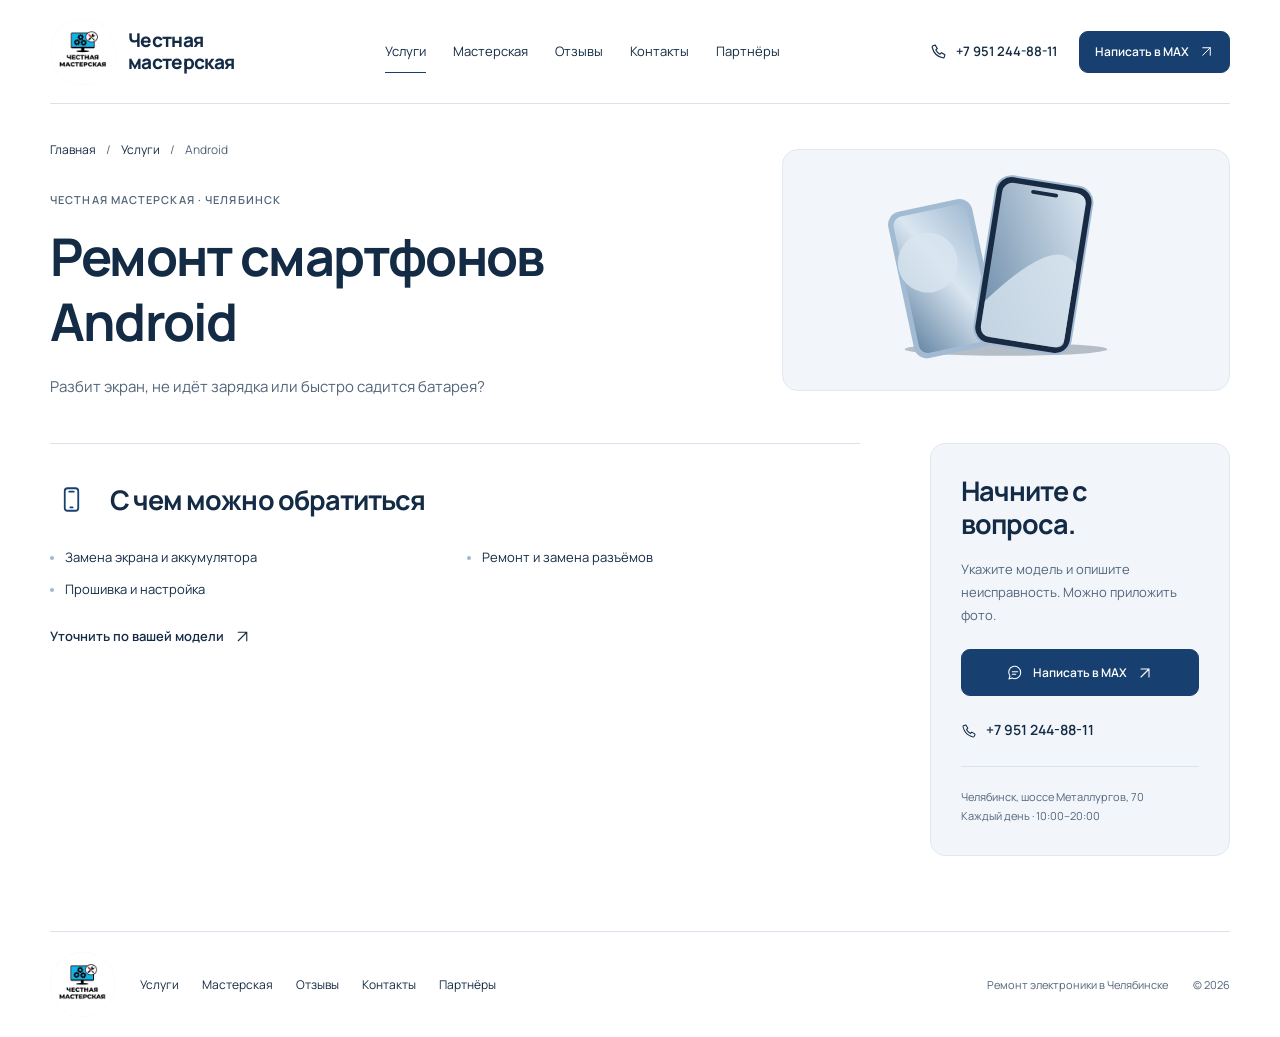
==== commit 870d481c: "Sync workshop website with local version" ====
--- a/android.html
+++ b/android.html
@@ -5,9 +5,9 @@
   <meta name="viewport" content="width=device-width, initial-scale=1">
   <meta name="theme-color" content="#ffffff">
   <title>Ремонт смартфонов Android — Честная мастерская</title>
-  <meta name="description" content="Ремонт смартфонов Android в Челябинске: экраны, аккумуляторы, разъёмы, прошивка и настройка. Честная мастерская, Румянцева, 38. Связь по телефону и в MAX.">
+  <meta name="description" content="Ремонт смартфонов Android в Челябинске: экраны, аккумуляторы, разъёмы, прошивка и настройка. Честная мастерская, шоссе Металлургов, 70. Связь по телефону и в MAX.">
   <meta property="og:title" content="Ремонт смартфонов Android — Честная мастерская">
-  <meta property="og:description" content="Ремонт электроники в Челябинске. Румянцева, 38 · ежедневно 10:00–20:00. Позвоните или напишите в MAX.">
+  <meta property="og:description" content="Ремонт электроники в Челябинске. шоссе Металлургов, 70 · ежедневно 10:00–20:00. Позвоните или напишите в MAX.">
   <meta property="og:type" content="website">
   <meta property="og:locale" content="ru_RU">
   <link rel="icon" href="assets/logo.png" type="image/png">
@@ -15,7 +15,7 @@
 <link rel="stylesheet" href="minimal.css?v=7">
   <script src="app.js" defer></script>
   <script type="application/ld+json">
-  {"@context":"https://schema.org","@type":"LocalBusiness","name":"Честная мастерская","description":"Ремонт телефонов, компьютеров и другой электроники","telephone":"+79512448811","email":"masterskaya74@list.ru","address":{"@type":"PostalAddress","streetAddress":"ул. Румянцева, 38","addressLocality":"Челябинск","addressCountry":"RU"},"openingHours":["Mo-Su 10:00-20:00"]}
+  {"@context":"https://schema.org","@type":"LocalBusiness","name":"Честная мастерская","description":"Ремонт телефонов, компьютеров и другой электроники","telephone":"+79512448811","email":"masterskaya74@list.ru","address":{"@type":"PostalAddress","streetAddress":"шоссе Металлургов, 70","addressLocality":"Челябинск","addressCountry":"RU"},"openingHours":["Mo-Su 10:00-20:00"]}
   </script>
 </head>
 <body class="inner-page">
@@ -43,7 +43,7 @@
       <nav class="site-nav" aria-label="Основная навигация"><button class="menu-toggle" type="button" aria-expanded="false" aria-controls="nav-links" aria-label="Открыть меню"><span></span><span></span></button><div class="nav-links" id="nav-links"><a href="services.html" aria-current="page">Услуги</a><a href="workshop.html">Мастерская</a><a href="reviews.html">Отзывы</a><a href="contacts.html">Контакты</a><a href="partners.html">Партнёры</a></div></nav>
       <div class="header-actions"><a class="header-phone" href="tel:+79512448811" aria-label="Позвонить: +7 951 244-88-11"><svg class="icon" aria-hidden="true"><use href="#i-phone"/></svg><span>+7 951 244-88-11</span></a><a class="button button-primary header-max" href="https://max.ru/join/U9VbQL_vIRLtYc8kHAHTy1KnC3-s3BVJSdOzQISSQKc" target="_blank" rel="noopener noreferrer">Написать в MAX<svg class="icon" aria-hidden="true"><use href="#i-up-right"/></svg></a></div>
     </header>
-<main id="main"><section class="category-intro shell"><div><div class="breadcrumbs"><a href="index.html">Главная</a><span>/</span><a href="services.html">Услуги</a><span>/</span>Android</div><p class="eyebrow">Честная мастерская · Челябинск</p><h1>Ремонт смартфонов Android</h1><p class="page-lead">Разбит экран, не идёт зарядка или быстро садится батарея?</p></div><div class="category-art"><img src="assets/device-android.svg" alt="" aria-hidden="true" width="260" height="146"></div></section><div class="category-layout shell"><div><section class="service-detail" id="android" aria-labelledby="title-android"><div class="detail-heading"><span class="service-icon"><svg class="icon" aria-hidden="true"><use href="#i-mobile"/></svg></span><h2 id="title-android">С чем можно обратиться</h2></div><ul><li>Замена экрана и аккумулятора</li><li>Ремонт и замена разъёмов</li><li>Прошивка и настройка</li></ul><a class="text-link detail-link" href="https://max.ru/join/U9VbQL_vIRLtYc8kHAHTy1KnC3-s3BVJSdOzQISSQKc" target="_blank" rel="noopener noreferrer">Уточнить по вашей модели<svg class="icon" aria-hidden="true"><use href="#i-up-right"/></svg></a></section></div><aside class="services-aside"><h2>Начните с вопроса.</h2><p>Укажите модель и опишите неисправность. Можно приложить фото.</p><a class="button button-primary" href="https://max.ru/join/U9VbQL_vIRLtYc8kHAHTy1KnC3-s3BVJSdOzQISSQKc" target="_blank" rel="noopener noreferrer"><svg class="icon" aria-hidden="true"><use href="#i-chat"/></svg>Написать в MAX<svg class="icon" aria-hidden="true"><use href="#i-up-right"/></svg></a><a class="aside-phone" href="tel:+79512448811"><svg class="icon" aria-hidden="true"><use href="#i-phone"/></svg>+7 951 244-88-11</a><div class="aside-address">Челябинск, Румянцева, 38<br>Каждый день · 10:00–20:00</div></aside></div></main>
+<main id="main"><section class="category-intro shell"><div><div class="breadcrumbs"><a href="index.html">Главная</a><span>/</span><a href="services.html">Услуги</a><span>/</span>Android</div><p class="eyebrow">Честная мастерская · Челябинск</p><h1>Ремонт смартфонов Android</h1><p class="page-lead">Разбит экран, не идёт зарядка или быстро садится батарея?</p></div><div class="category-art"><img src="assets/device-android.svg" alt="" aria-hidden="true" width="260" height="146"></div></section><div class="category-layout shell"><div><section class="service-detail" id="android" aria-labelledby="title-android"><div class="detail-heading"><span class="service-icon"><svg class="icon" aria-hidden="true"><use href="#i-mobile"/></svg></span><h2 id="title-android">С чем можно обратиться</h2></div><ul><li>Замена экрана и аккумулятора</li><li>Ремонт и замена разъёмов</li><li>Прошивка и настройка</li></ul><a class="text-link detail-link" href="https://max.ru/join/U9VbQL_vIRLtYc8kHAHTy1KnC3-s3BVJSdOzQISSQKc" target="_blank" rel="noopener noreferrer">Уточнить по вашей модели<svg class="icon" aria-hidden="true"><use href="#i-up-right"/></svg></a></section></div><aside class="services-aside"><h2>Начните с вопроса.</h2><p>Укажите модель и опишите неисправность. Можно приложить фото.</p><a class="button button-primary" href="https://max.ru/join/U9VbQL_vIRLtYc8kHAHTy1KnC3-s3BVJSdOzQISSQKc" target="_blank" rel="noopener noreferrer"><svg class="icon" aria-hidden="true"><use href="#i-chat"/></svg>Написать в MAX<svg class="icon" aria-hidden="true"><use href="#i-up-right"/></svg></a><a class="aside-phone" href="tel:+79512448811"><svg class="icon" aria-hidden="true"><use href="#i-phone"/></svg>+7 951 244-88-11</a><div class="aside-address">Челябинск, шоссе Металлургов, 70<br>Каждый день · 10:00–20:00</div></aside></div></main>
 <footer class="site-footer shell"><a class="footer-brand footer-original" href="index.html" aria-label="Честная мастерская — на главную"><img src="assets/logo.png" alt="Честная мастерская" width="320" height="320"></a><div class="footer-links"><a href="services.html">Услуги</a><a href="workshop.html">Мастерская</a><a href="reviews.html">Отзывы</a><a href="contacts.html">Контакты</a><a href="partners.html">Партнёры</a></div><p>Ремонт электроники в Челябинске</p><span>© 2026</span></footer>
   <div class="mobile-contact-bar" aria-label="Быстрая связь"><a href="tel:+79512448811"><svg class="icon"><use href="#i-phone"/></svg>Позвонить</a><a href="https://max.ru/join/U9VbQL_vIRLtYc8kHAHTy1KnC3-s3BVJSdOzQISSQKc" target="_blank" rel="noopener noreferrer"><svg class="icon"><use href="#i-chat"/></svg>Написать в MAX</a></div>
 
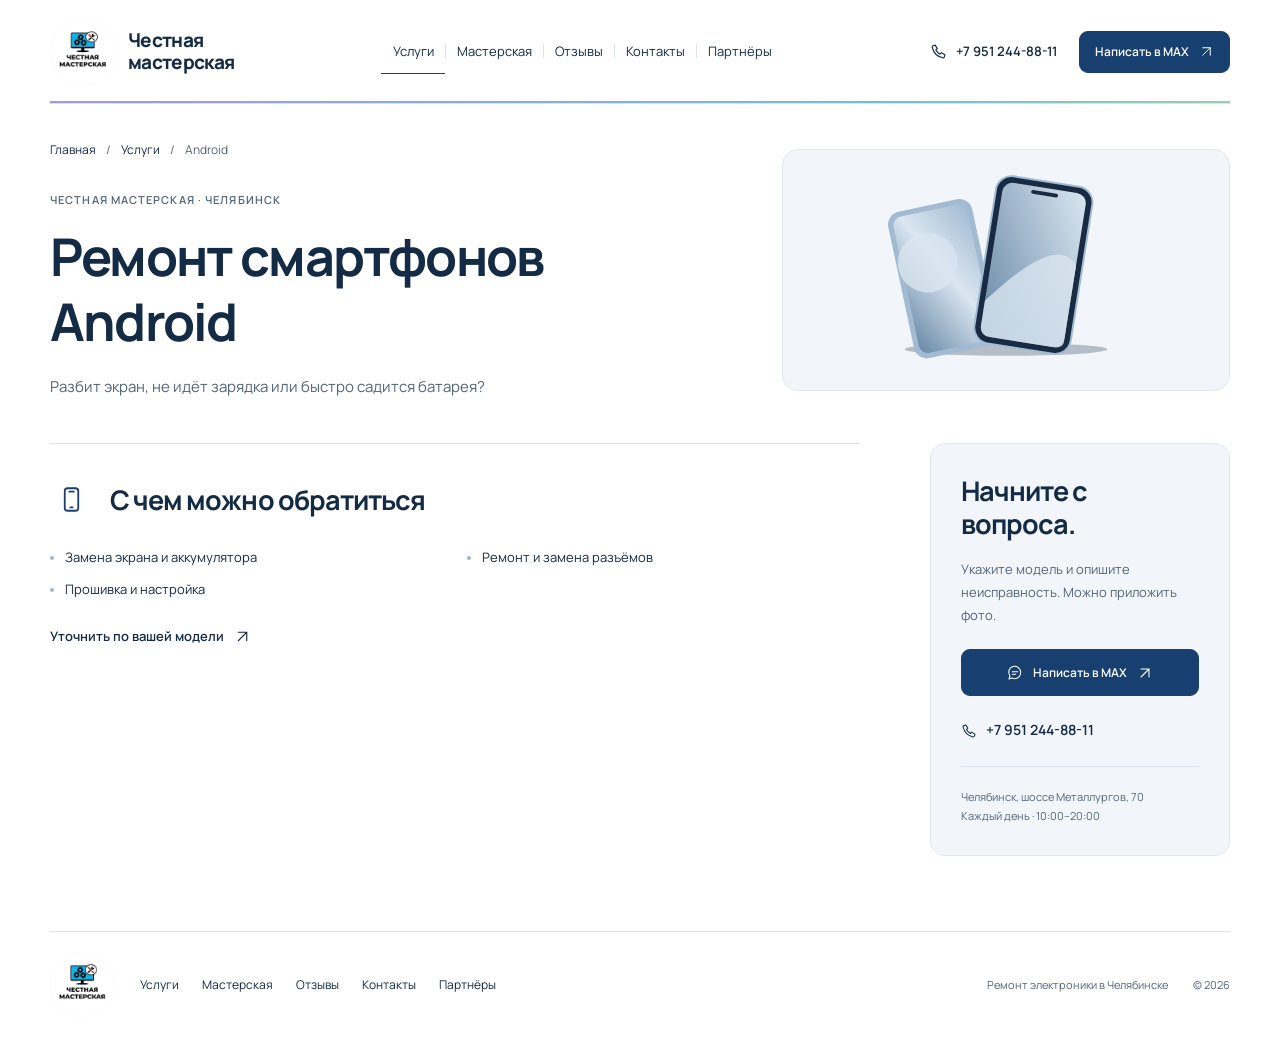
==== commit 5ea1bde3: "Improve menu hit areas and add animated dividers" ====
--- a/android.html
+++ b/android.html
@@ -12,7 +12,7 @@
   <meta property="og:locale" content="ru_RU">
   <link rel="icon" href="assets/logo.png" type="image/png">
   <link rel="preload" href="assets/fonts/manrope-variable.ttf" as="font" type="font/ttf" crossorigin>
-<link rel="stylesheet" href="minimal.css?v=7">
+<link rel="stylesheet" href="minimal.css?v=8">
   <script src="app.js" defer></script>
   <script type="application/ld+json">
   {"@context":"https://schema.org","@type":"LocalBusiness","name":"Честная мастерская","description":"Ремонт телефонов, компьютеров и другой электроники","telephone":"+79512448811","email":"masterskaya74@list.ru","address":{"@type":"PostalAddress","streetAddress":"шоссе Металлургов, 70","addressLocality":"Челябинск","addressCountry":"RU"},"openingHours":["Mo-Su 10:00-20:00"]}
--- a/minimal.css
+++ b/minimal.css
@@ -48,6 +48,53 @@
 .nav-links { display: flex; align-items: center; gap: 27px; font-size: 13px; }
 .nav-links a { padding-block: 10px; border-bottom: 1px solid transparent; }
 .nav-links a:hover, .nav-links a[aria-current=page] { border-color: var(--brand); }
+.site-header::after {
+  content: "";
+  position: absolute;
+  inset: auto 0 0;
+  height: 2px;
+  pointer-events: none;
+  background: linear-gradient(90deg, #a497e7, #71bfd9 35%, #c1de8c 65%, #a497e7);
+  background-size: 200% 100%;
+  animation: menu-line 6s ease-in-out infinite alternate;
+}
+@keyframes menu-line { to { background-position: 100% 50%; } }
+.site-header .nav-links a { position: relative; display: flex; align-items: center; min-height: 44px; }
+.site-header .nav-links a:focus-visible { outline-offset: -3px; }
+.site-header .nav-links a + a::before {
+  content: "";
+  position: absolute;
+  inset: 50% auto auto 0;
+  width: 1px;
+  height: 14px;
+  transform: translateY(-50%);
+  background: var(--line);
+  pointer-events: none;
+}
+@media (min-width: 761px) {
+  .site-header .site-nav .nav-links { gap: 0; }
+  .site-header .nav-links a { padding-inline: clamp(7px, .9vw, 14px); }
+}
+@media (max-width: 760px) {
+  html.js .site-header .nav-links {
+    grid-template-columns: minmax(0, 1fr);
+    padding: 6px 0;
+    max-height: calc(100vh - 105px);
+    max-height: calc(100dvh - 105px);
+    overflow-y: auto;
+    overscroll-behavior: contain;
+  }
+  html.js .site-header .nav-links a { padding-inline: 19px; }
+  html.js .site-header .nav-links a + a::before {
+    inset: 0 19px auto;
+    width: auto;
+    height: 1px;
+    transform: none;
+  }
+}
+@media (prefers-reduced-motion: reduce) {
+  .site-header::after { animation: none; background-size: 100% 100%; }
+}
 .header-actions { display: flex; align-items: center; gap: 22px; }
 .header-phone { display: inline-flex; align-items: center; gap: 9px; font-weight: 600; font-size: 13px; white-space: nowrap; }
 .header-phone .icon { width: 17px; height: 17px; }
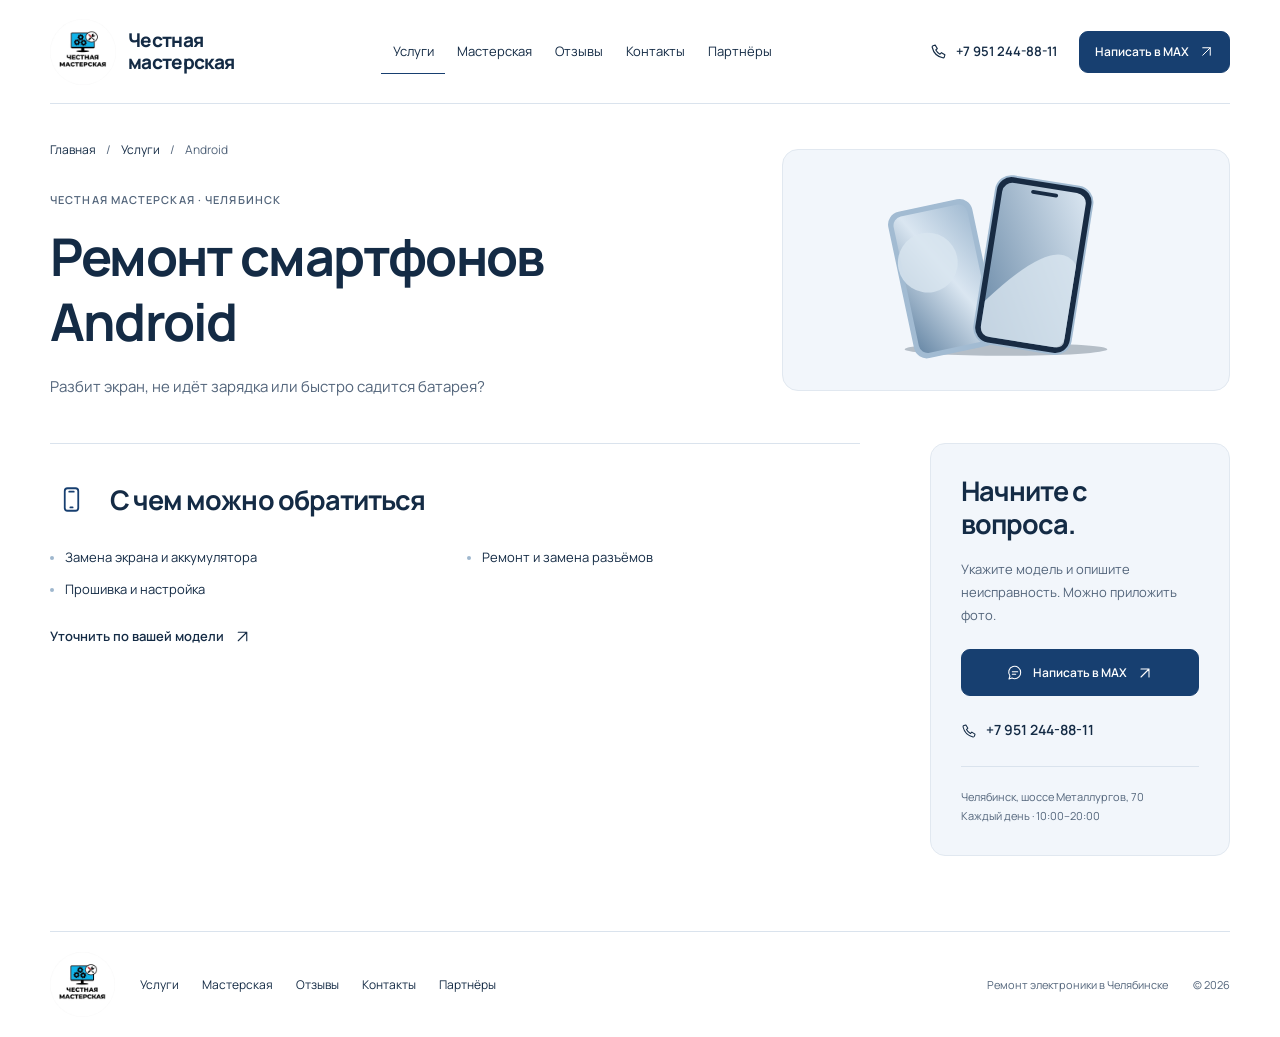
==== commit 3ad46d8d: "Keep separators only in the mobile menu" ====
--- a/android.html
+++ b/android.html
@@ -12,7 +12,7 @@
   <meta property="og:locale" content="ru_RU">
   <link rel="icon" href="assets/logo.png" type="image/png">
   <link rel="preload" href="assets/fonts/manrope-variable.ttf" as="font" type="font/ttf" crossorigin>
-<link rel="stylesheet" href="minimal.css?v=8">
+<link rel="stylesheet" href="minimal.css?v=9">
   <script src="app.js" defer></script>
   <script type="application/ld+json">
   {"@context":"https://schema.org","@type":"LocalBusiness","name":"Честная мастерская","description":"Ремонт телефонов, компьютеров и другой электроники","telephone":"+79512448811","email":"masterskaya74@list.ru","address":{"@type":"PostalAddress","streetAddress":"шоссе Металлургов, 70","addressLocality":"Челябинск","addressCountry":"RU"},"openingHours":["Mo-Su 10:00-20:00"]}
--- a/minimal.css
+++ b/minimal.css
@@ -48,29 +48,8 @@
 .nav-links { display: flex; align-items: center; gap: 27px; font-size: 13px; }
 .nav-links a { padding-block: 10px; border-bottom: 1px solid transparent; }
 .nav-links a:hover, .nav-links a[aria-current=page] { border-color: var(--brand); }
-.site-header::after {
-  content: "";
-  position: absolute;
-  inset: auto 0 0;
-  height: 2px;
-  pointer-events: none;
-  background: linear-gradient(90deg, #a497e7, #71bfd9 35%, #c1de8c 65%, #a497e7);
-  background-size: 200% 100%;
-  animation: menu-line 6s ease-in-out infinite alternate;
-}
-@keyframes menu-line { to { background-position: 100% 50%; } }
 .site-header .nav-links a { position: relative; display: flex; align-items: center; min-height: 44px; }
 .site-header .nav-links a:focus-visible { outline-offset: -3px; }
-.site-header .nav-links a + a::before {
-  content: "";
-  position: absolute;
-  inset: 50% auto auto 0;
-  width: 1px;
-  height: 14px;
-  transform: translateY(-50%);
-  background: var(--line);
-  pointer-events: none;
-}
 @media (min-width: 761px) {
   .site-header .site-nav .nav-links { gap: 0; }
   .site-header .nav-links a { padding-inline: clamp(7px, .9vw, 14px); }
@@ -85,15 +64,14 @@
     overscroll-behavior: contain;
   }
   html.js .site-header .nav-links a { padding-inline: 19px; }
-  html.js .site-header .nav-links a + a::before {
+  html.js .site-header .nav-links.is-open a + a::before {
+    content: "";
+    position: absolute;
     inset: 0 19px auto;
-    width: auto;
     height: 1px;
-    transform: none;
+    background: var(--line);
+    pointer-events: none;
   }
-}
-@media (prefers-reduced-motion: reduce) {
-  .site-header::after { animation: none; background-size: 100% 100%; }
 }
 .header-actions { display: flex; align-items: center; gap: 22px; }
 .header-phone { display: inline-flex; align-items: center; gap: 9px; font-weight: 600; font-size: 13px; white-space: nowrap; }
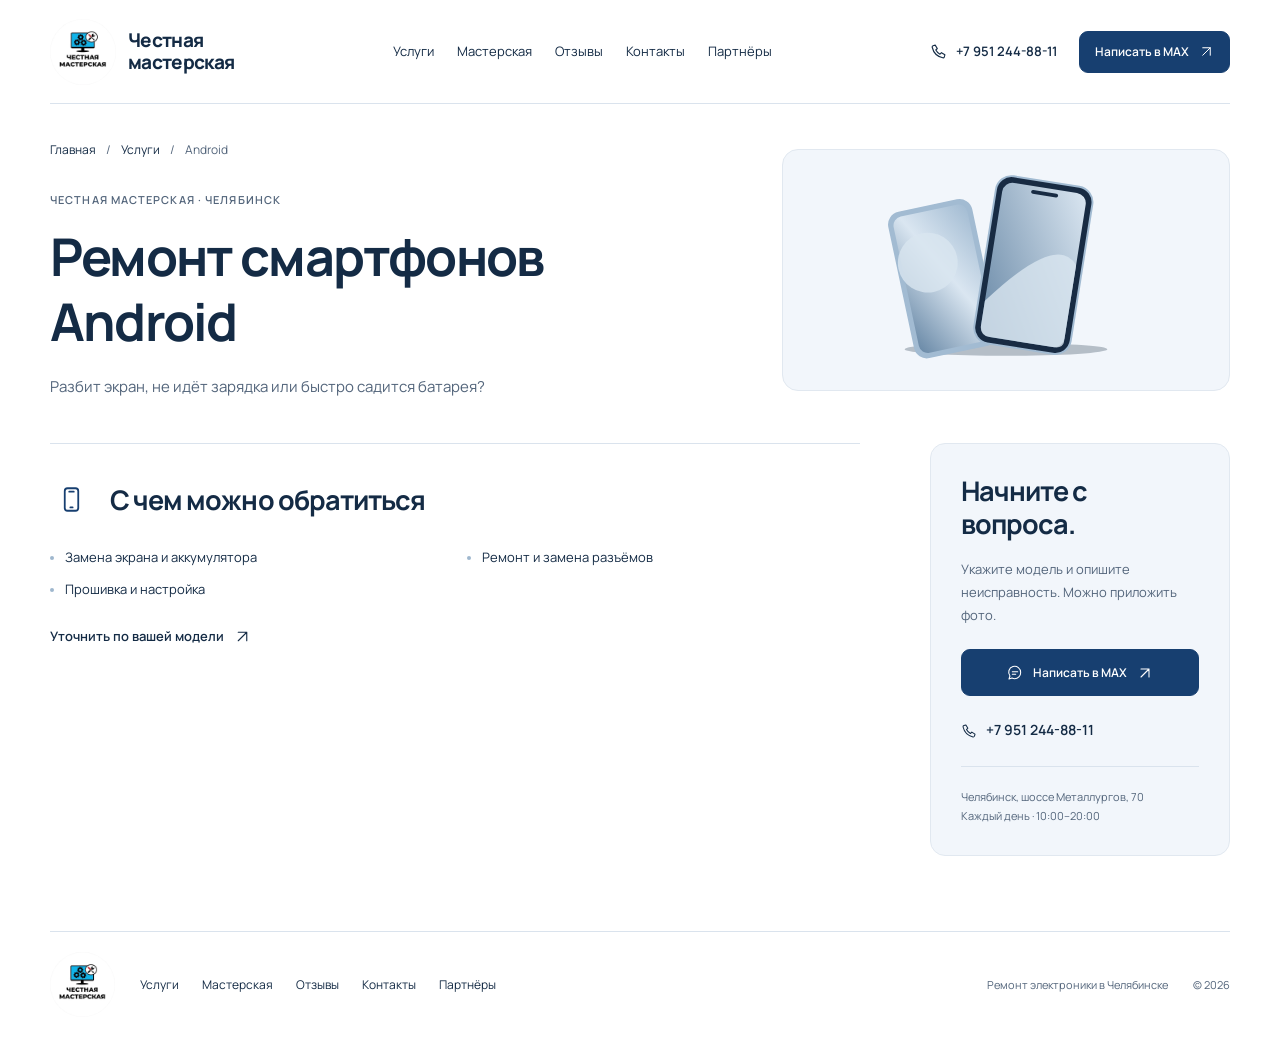
==== commit f2841b96: "Use temporary highlights for navigation links" ====
--- a/android.html
+++ b/android.html
@@ -12,7 +12,7 @@
   <meta property="og:locale" content="ru_RU">
   <link rel="icon" href="assets/logo.png" type="image/png">
   <link rel="preload" href="assets/fonts/manrope-variable.ttf" as="font" type="font/ttf" crossorigin>
-<link rel="stylesheet" href="minimal.css?v=9">
+<link rel="stylesheet" href="minimal.css?v=10">
   <script src="app.js" defer></script>
   <script type="application/ld+json">
   {"@context":"https://schema.org","@type":"LocalBusiness","name":"Честная мастерская","description":"Ремонт телефонов, компьютеров и другой электроники","telephone":"+79512448811","email":"masterskaya74@list.ru","address":{"@type":"PostalAddress","streetAddress":"шоссе Металлургов, 70","addressLocality":"Челябинск","addressCountry":"RU"},"openingHours":["Mo-Su 10:00-20:00"]}
--- a/minimal.css
+++ b/minimal.css
@@ -46,10 +46,20 @@
 .brand { flex-shrink: 0; line-height: 0; }
 .logo-image { width: 86px; height: 86px; object-fit: contain; border-radius: 50%; }
 .nav-links { display: flex; align-items: center; gap: 27px; font-size: 13px; }
-.nav-links a { padding-block: 10px; border-bottom: 1px solid transparent; }
-.nav-links a:hover, .nav-links a[aria-current=page] { border-color: var(--brand); }
-.site-header .nav-links a { position: relative; display: flex; align-items: center; min-height: 44px; }
+.site-header .nav-links a {
+  position: relative;
+  display: flex;
+  align-items: center;
+  min-height: 44px;
+  padding-block: 10px;
+  border-radius: 8px;
+  transition: background-color .2s, color .2s;
+}
+.site-header .nav-links a:is(:active, :focus-visible) { background-color: var(--hover); color: var(--text); }
 .site-header .nav-links a:focus-visible { outline-offset: -3px; }
+@media (hover: hover) {
+  .site-header .nav-links a:hover { background-color: var(--hover); color: var(--text); }
+}
 @media (min-width: 761px) {
   .site-header .site-nav .nav-links { gap: 0; }
   .site-header .nav-links a { padding-inline: clamp(7px, .9vw, 14px); }
